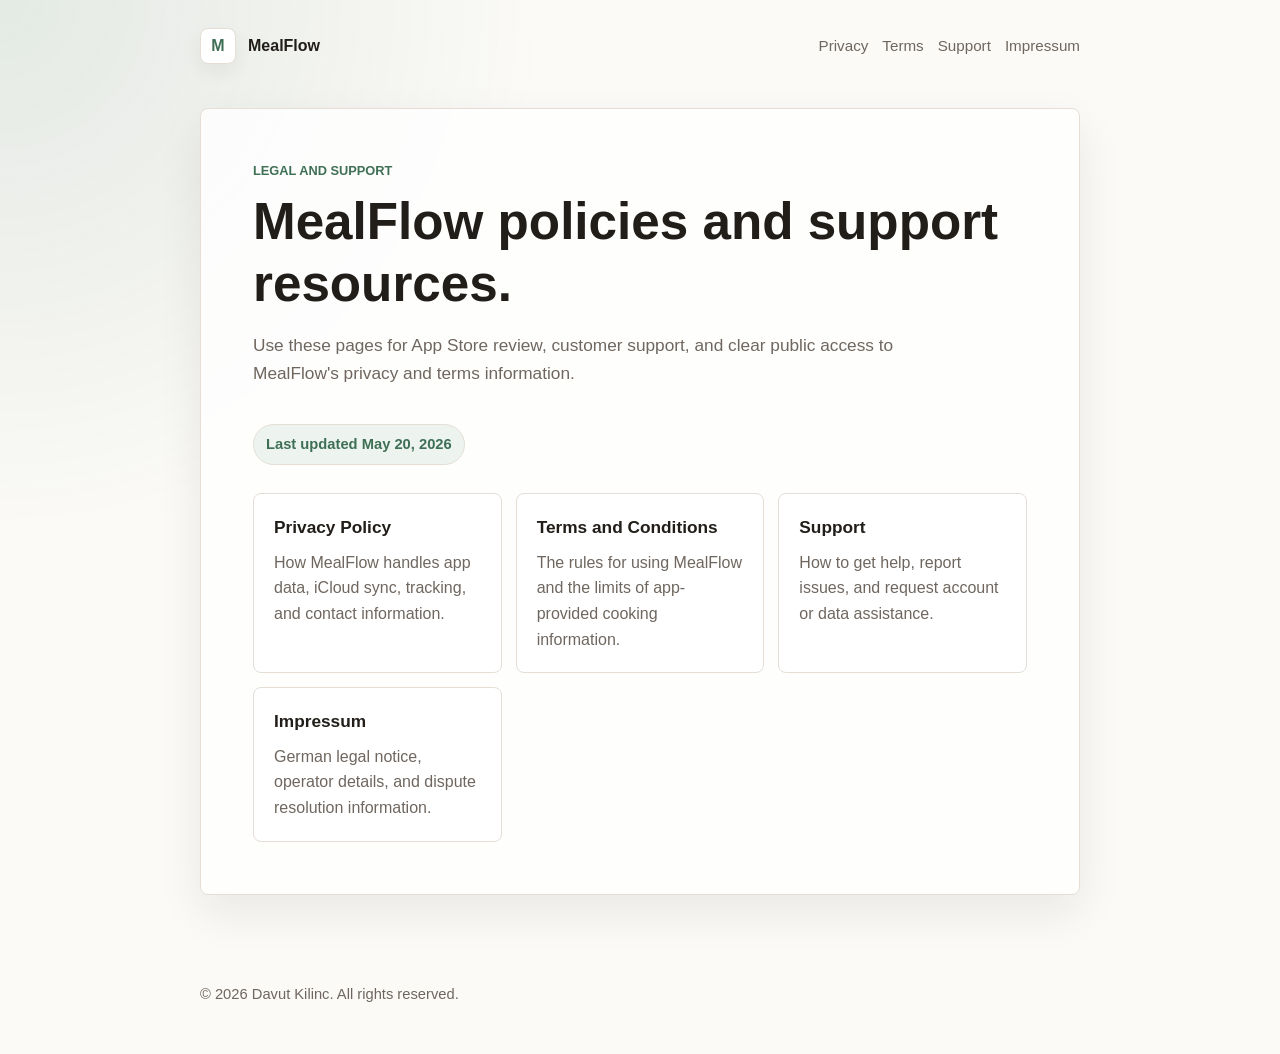
==== index.html @ d24015b4 "Initial MealFlow legal pages" ====
<!doctype html>
<html lang="en">
  <head>
    <meta charset="utf-8">
    <meta name="viewport" content="width=device-width, initial-scale=1">
    <title>MealFlow Legal</title>
    <meta name="description" content="Privacy Policy, Terms and Conditions, and Support for MealFlow.">
    <link rel="stylesheet" href="styles.css">
    <link rel="canonical" href="https://davutklnc.github.io/privacy/">
  </head>
  <body>
    <header class="site-header">
      <a class="brand" href="index.html" aria-label="MealFlow Legal home">
        <span class="brand-mark">M</span>
        <span>MealFlow</span>
      </a>
      <nav class="nav" aria-label="Legal pages">
        <a href="privacy.html">Privacy</a>
        <a href="terms.html">Terms</a>
        <a href="support.html">Support</a>
        <a href="impressum.html">Impressum</a>
      </nav>
    </header>

    <main class="page">
      <section class="hero">
        <p class="eyebrow">Legal and support</p>
        <h1>MealFlow policies and support resources.</h1>
        <p class="lede">Use these pages for App Store review, customer support, and clear public access to MealFlow's privacy and terms information.</p>
        <span class="updated">Last updated May 20, 2026</span>

        <div class="link-grid" aria-label="Page links">
          <a class="link-card" href="privacy.html">
            <strong>Privacy Policy</strong>
            <span>How MealFlow handles app data, iCloud sync, tracking, and contact information.</span>
          </a>
          <a class="link-card" href="terms.html">
            <strong>Terms and Conditions</strong>
            <span>The rules for using MealFlow and the limits of app-provided cooking information.</span>
          </a>
          <a class="link-card" href="support.html">
            <strong>Support</strong>
            <span>How to get help, report issues, and request account or data assistance.</span>
          </a>
          <a class="link-card" href="impressum.html">
            <strong>Impressum</strong>
            <span>German legal notice, operator details, and dispute resolution information.</span>
          </a>
        </div>
      </section>
    </main>

    <footer class="site-footer">
      <p>&copy; 2026 Davut Kilinc. All rights reserved.</p>
    </footer>
  </body>
</html>
---- styles.css ----
:root {
  color-scheme: light;
  --bg: #fbfaf7;
  --paper: #ffffff;
  --ink: #211d19;
  --muted: #6f675f;
  --line: #e4ded6;
  --accent: #3f6f55;
  --accent-soft: #edf4ef;
  --shadow: 0 18px 45px rgba(33, 29, 25, 0.08);
}

* {
  box-sizing: border-box;
}

html {
  background: var(--bg);
}

body {
  margin: 0;
  color: var(--ink);
  background:
    radial-gradient(circle at top left, rgba(63, 111, 85, 0.12), transparent 34rem),
    var(--bg);
  font-family: -apple-system, BlinkMacSystemFont, "Segoe UI", sans-serif;
  line-height: 1.6;
}

a {
  color: var(--accent);
  text-decoration-thickness: 0.08em;
  text-underline-offset: 0.18em;
}

.site-header,
.site-footer,
.page {
  width: min(100% - 32px, 880px);
  margin: 0 auto;
}

.site-header {
  display: flex;
  align-items: center;
  justify-content: space-between;
  gap: 24px;
  padding: 28px 0 20px;
}

.brand {
  display: inline-flex;
  align-items: center;
  gap: 12px;
  color: var(--ink);
  font-weight: 700;
  text-decoration: none;
}

.brand-mark {
  display: inline-grid;
  width: 36px;
  height: 36px;
  place-items: center;
  border: 1px solid var(--line);
  border-radius: 8px;
  background: var(--paper);
  color: var(--accent);
  box-shadow: 0 8px 20px rgba(33, 29, 25, 0.06);
}

.nav {
  display: flex;
  flex-wrap: wrap;
  gap: 14px;
  justify-content: flex-end;
  font-size: 0.95rem;
}

.nav a {
  color: var(--muted);
  text-decoration: none;
}

.nav a:hover {
  color: var(--ink);
}

.page {
  padding: 24px 0 56px;
}

.hero,
.content {
  background: rgba(255, 255, 255, 0.82);
  border: 1px solid var(--line);
  border-radius: 8px;
  box-shadow: var(--shadow);
}

.hero {
  padding: clamp(28px, 5vw, 52px);
}

.content {
  padding: clamp(24px, 4vw, 44px);
}

.eyebrow {
  margin: 0 0 10px;
  color: var(--accent);
  font-size: 0.8rem;
  font-weight: 700;
  letter-spacing: 0;
  text-transform: uppercase;
}

h1,
h2,
h3 {
  line-height: 1.2;
  letter-spacing: 0;
}

h1 {
  max-width: 760px;
  margin: 0;
  font-size: clamp(2.1rem, 4vw, 3.6rem);
}

h2 {
  margin: 2.1rem 0 0.75rem;
  font-size: 1.35rem;
}

h3 {
  margin: 1.4rem 0 0.4rem;
  font-size: 1.05rem;
}

p {
  margin: 0.75rem 0;
}

ul {
  padding-left: 1.35rem;
}

li + li {
  margin-top: 0.35rem;
}

.lede {
  max-width: 700px;
  margin-top: 18px;
  color: var(--muted);
  font-size: 1.08rem;
}

.updated {
  display: inline-flex;
  margin-top: 24px;
  padding: 8px 12px;
  border: 1px solid var(--line);
  border-radius: 999px;
  background: var(--accent-soft);
  color: var(--accent);
  font-size: 0.92rem;
  font-weight: 600;
}

.link-grid {
  display: grid;
  grid-template-columns: repeat(3, minmax(0, 1fr));
  gap: 14px;
  margin-top: 28px;
}

.link-card {
  display: block;
  min-height: 142px;
  padding: 20px;
  border: 1px solid var(--line);
  border-radius: 8px;
  background: var(--paper);
  color: var(--ink);
  text-decoration: none;
}

.link-card strong {
  display: block;
  margin-bottom: 8px;
  font-size: 1.08rem;
}

.link-card span {
  color: var(--muted);
}

.placeholder {
  padding: 0.08rem 0.32rem;
  border: 1px dashed #b56b45;
  border-radius: 5px;
  background: #fff6ef;
  color: #8d4424;
  font-family: ui-monospace, SFMono-Regular, Menlo, Monaco, Consolas, monospace;
  font-size: 0.92em;
}

.site-footer {
  padding: 20px 0 36px;
  color: var(--muted);
  font-size: 0.92rem;
}

@media (max-width: 680px) {
  .site-header {
    align-items: flex-start;
    flex-direction: column;
  }

  .nav {
    justify-content: flex-start;
  }

  .link-grid {
    grid-template-columns: 1fr;
  }
}
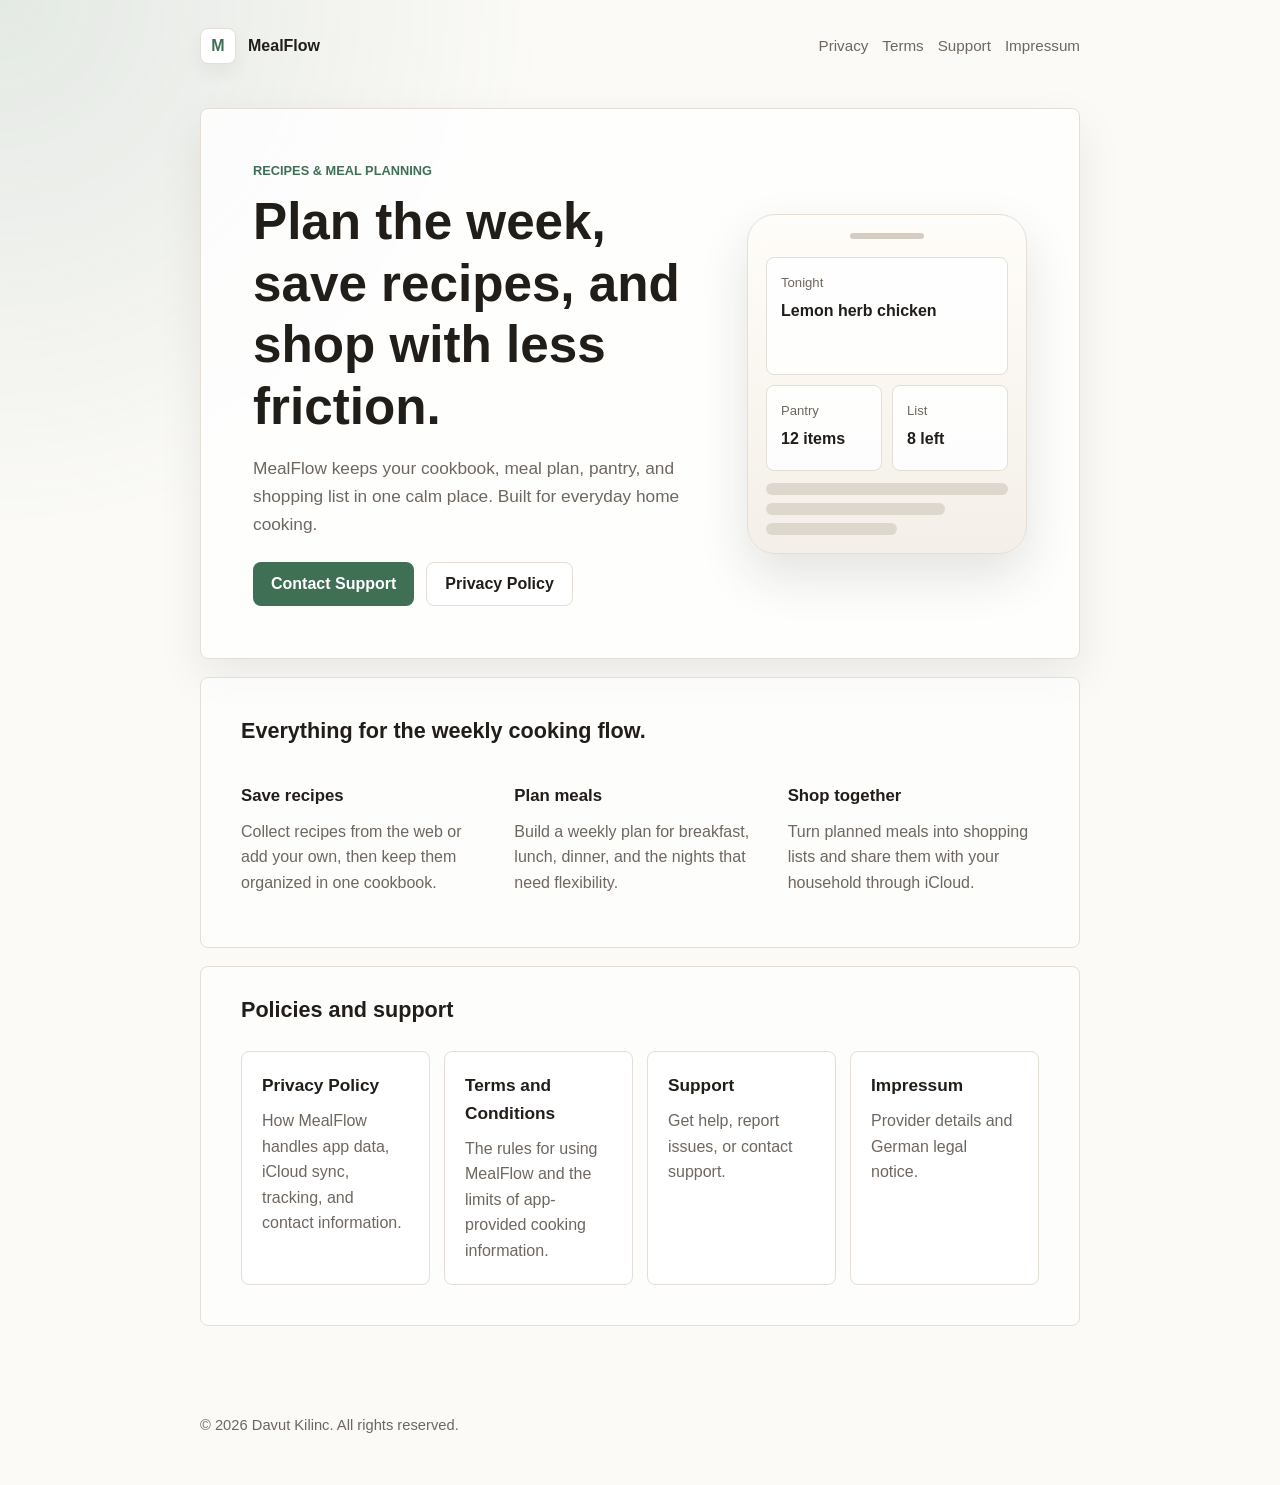
==== commit f9825753: "Update MealFlow landing page" ====
--- a/index.html
+++ b/index.html
@@ -3,14 +3,14 @@
   <head>
     <meta charset="utf-8">
     <meta name="viewport" content="width=device-width, initial-scale=1">
-    <title>MealFlow Legal</title>
-    <meta name="description" content="Privacy Policy, Terms and Conditions, and Support for MealFlow.">
+    <title>MealFlow | Recipes & Meal Planning</title>
+    <meta name="description" content="MealFlow helps you save recipes, plan meals, manage your pantry, and build shopping lists.">
     <link rel="stylesheet" href="styles.css">
     <link rel="canonical" href="https://davutklnc.github.io/privacy/">
   </head>
   <body>
     <header class="site-header">
-      <a class="brand" href="index.html" aria-label="MealFlow Legal home">
+      <a class="brand" href="index.html" aria-label="MealFlow home">
         <span class="brand-mark">M</span>
         <span>MealFlow</span>
       </a>
@@ -24,12 +24,61 @@
 
     <main class="page">
       <section class="hero">
-        <p class="eyebrow">Legal and support</p>
-        <h1>MealFlow policies and support resources.</h1>
-        <p class="lede">Use these pages for App Store review, customer support, and clear public access to MealFlow's privacy and terms information.</p>
-        <span class="updated">Last updated May 20, 2026</span>
+        <div class="hero-copy">
+          <p class="eyebrow">Recipes & Meal Planning</p>
+          <h1>Plan the week, save recipes, and shop with less friction.</h1>
+          <p class="lede">MealFlow keeps your cookbook, meal plan, pantry, and shopping list in one calm place. Built for everyday home cooking.</p>
+          <div class="actions">
+            <a class="primary-action" href="support.html">Contact Support</a>
+            <a class="secondary-action" href="privacy.html">Privacy Policy</a>
+          </div>
+        </div>
 
-        <div class="link-grid" aria-label="Page links">
+        <div class="phone-preview" aria-label="MealFlow preview">
+          <div class="phone-bar"></div>
+          <div class="preview-card large">
+            <span>Tonight</span>
+            <strong>Lemon herb chicken</strong>
+          </div>
+          <div class="preview-row">
+            <div class="preview-card">
+              <span>Pantry</span>
+              <strong>12 items</strong>
+            </div>
+            <div class="preview-card">
+              <span>List</span>
+              <strong>8 left</strong>
+            </div>
+          </div>
+          <div class="preview-list">
+            <span></span>
+            <span></span>
+            <span></span>
+          </div>
+        </div>
+      </section>
+
+      <section class="section-band" aria-labelledby="features-title">
+        <h2 id="features-title">Everything for the weekly cooking flow.</h2>
+        <div class="feature-grid">
+          <div>
+            <h3>Save recipes</h3>
+            <p>Collect recipes from the web or add your own, then keep them organized in one cookbook.</p>
+          </div>
+          <div>
+            <h3>Plan meals</h3>
+            <p>Build a weekly plan for breakfast, lunch, dinner, and the nights that need flexibility.</p>
+          </div>
+          <div>
+            <h3>Shop together</h3>
+            <p>Turn planned meals into shopping lists and share them with your household through iCloud.</p>
+          </div>
+        </div>
+      </section>
+
+      <section class="section-band compact" aria-labelledby="links-title">
+        <h2 id="links-title">Policies and support</h2>
+        <div class="link-grid" aria-label="Policy and support links">
           <a class="link-card" href="privacy.html">
             <strong>Privacy Policy</strong>
             <span>How MealFlow handles app data, iCloud sync, tracking, and contact information.</span>
@@ -40,11 +89,11 @@
           </a>
           <a class="link-card" href="support.html">
             <strong>Support</strong>
-            <span>How to get help, report issues, and request account or data assistance.</span>
+            <span>Get help, report issues, or contact support.</span>
           </a>
           <a class="link-card" href="impressum.html">
             <strong>Impressum</strong>
-            <span>German legal notice, operator details, and dispute resolution information.</span>
+            <span>Provider details and German legal notice.</span>
           </a>
         </div>
       </section>
--- a/styles.css
+++ b/styles.css
@@ -100,6 +100,10 @@
 }
 
 .hero {
+  display: grid;
+  grid-template-columns: minmax(0, 1.2fr) minmax(240px, 0.8fr);
+  align-items: center;
+  gap: 36px;
   padding: clamp(28px, 5vw, 52px);
 }
 
@@ -170,9 +174,136 @@
   font-weight: 600;
 }
 
+.actions {
+  display: flex;
+  flex-wrap: wrap;
+  gap: 12px;
+  margin-top: 24px;
+}
+
+.primary-action,
+.secondary-action {
+  display: inline-flex;
+  align-items: center;
+  justify-content: center;
+  min-height: 44px;
+  padding: 0 18px;
+  border-radius: 8px;
+  font-weight: 700;
+  text-decoration: none;
+}
+
+.primary-action {
+  background: var(--accent);
+  color: #ffffff;
+}
+
+.secondary-action {
+  border: 1px solid var(--line);
+  background: var(--paper);
+  color: var(--ink);
+}
+
+.phone-preview {
+  width: min(100%, 280px);
+  margin-left: auto;
+  padding: 18px;
+  border: 1px solid var(--line);
+  border-radius: 28px;
+  background: linear-gradient(180deg, #fffdf9, #f4efe8);
+  box-shadow: 0 22px 50px rgba(33, 29, 25, 0.12);
+}
+
+.phone-bar {
+  width: 74px;
+  height: 6px;
+  margin: 0 auto 18px;
+  border-radius: 999px;
+  background: #d5cdc3;
+}
+
+.preview-row {
+  display: grid;
+  grid-template-columns: 1fr 1fr;
+  gap: 10px;
+}
+
+.preview-card {
+  min-height: 86px;
+  padding: 14px;
+  border: 1px solid var(--line);
+  border-radius: 8px;
+  background: rgba(255, 255, 255, 0.88);
+}
+
+.preview-card.large {
+  min-height: 118px;
+  margin-bottom: 10px;
+}
+
+.preview-card span {
+  display: block;
+  color: var(--muted);
+  font-size: 0.82rem;
+}
+
+.preview-card strong {
+  display: block;
+  margin-top: 8px;
+  line-height: 1.25;
+}
+
+.preview-list {
+  display: grid;
+  gap: 8px;
+  margin-top: 12px;
+}
+
+.preview-list span {
+  display: block;
+  height: 12px;
+  border-radius: 999px;
+  background: #ded7ce;
+}
+
+.preview-list span:nth-child(2) {
+  width: 74%;
+}
+
+.preview-list span:nth-child(3) {
+  width: 54%;
+}
+
+.section-band {
+  margin-top: 18px;
+  padding: clamp(24px, 4vw, 40px);
+  border: 1px solid var(--line);
+  border-radius: 8px;
+  background: rgba(255, 255, 255, 0.68);
+}
+
+.section-band.compact {
+  padding-top: 30px;
+}
+
+.section-band h2 {
+  margin-top: 0;
+}
+
+.feature-grid {
+  display: grid;
+  grid-template-columns: repeat(3, minmax(0, 1fr));
+  gap: 22px;
+  margin-top: 20px;
+}
+
+.feature-grid p {
+  color: var(--muted);
+}
+
 .link-grid {
   display: grid;
-  grid-template-columns: repeat(3, minmax(0, 1fr));
+  grid-template-columns: repeat(4, minmax(0, 1fr));
   gap: 14px;
   margin-top: 28px;
 }
@@ -196,16 +327,6 @@
 
 .link-card span {
   color: var(--muted);
-}
-
-.placeholder {
-  padding: 0.08rem 0.32rem;
-  border: 1px dashed #b56b45;
-  border-radius: 5px;
-  background: #fff6ef;
-  color: #8d4424;
-  font-family: ui-monospace, SFMono-Regular, Menlo, Monaco, Consolas, monospace;
-  font-size: 0.92em;
 }
 
 .site-footer {
@@ -224,8 +345,16 @@
     justify-content: flex-start;
   }
 
+  .hero,
+  .feature-grid {
+    grid-template-columns: 1fr;
+  }
+
+  .phone-preview {
+    margin: 8px auto 0;
+  }
+
   .link-grid {
     grid-template-columns: 1fr;
   }
 }
-
